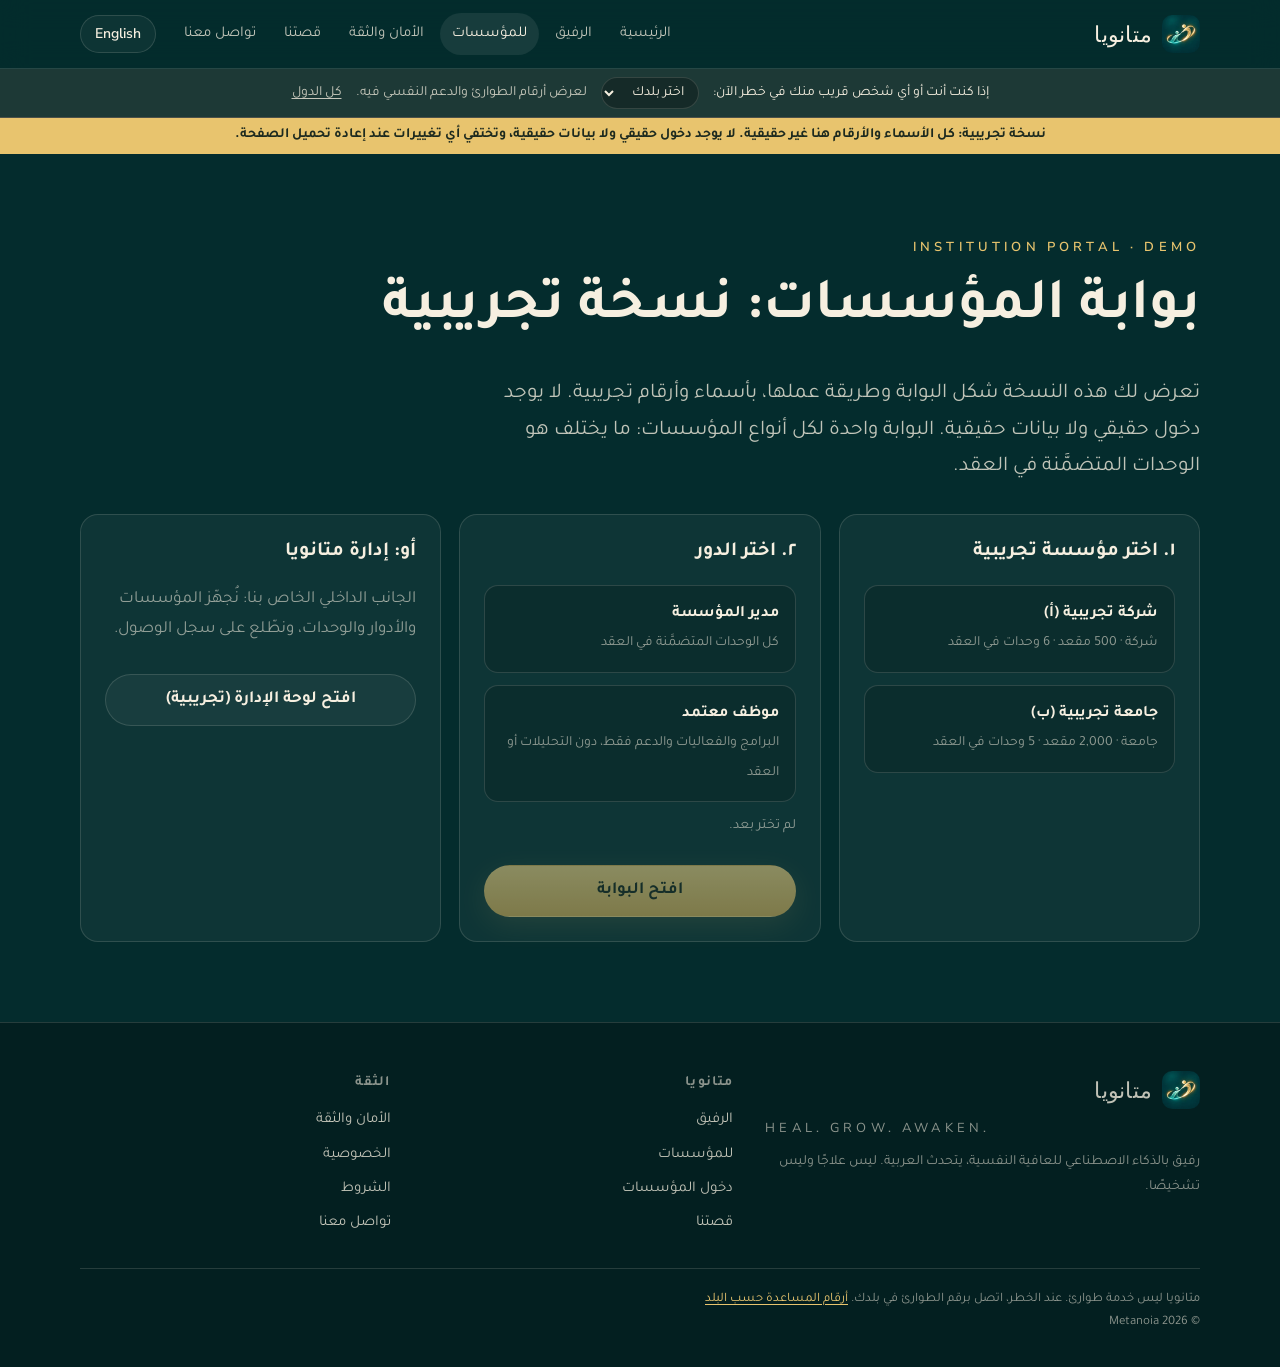
==== portal/index.html @ def36312 "Metanoia public website: Arabic + English, help lines by Arab country, institutions page and portal " ====
<!doctype html>
<html lang="ar" dir="rtl">
<head>
<meta charset="utf-8">
<meta name="viewport" content="width=device-width,initial-scale=1">
<title>بوابة المؤسسات (نسخة تجريبية) · متانويا</title>
<meta name="title-ar" content="بوابة المؤسسات (نسخة تجريبية) · متانويا">
<meta name="title-en" content="Institution Portal (demo) · Metanoia">
<meta name="description" content="A demo of the Metanoia Institution Portal with invented sample data. No real sign-in and no real data.">
<meta name="robots" content="noindex">
<meta name="theme-color" content="#042c2d">
<link rel="icon" href="../assets/img/favicon.png">
<link rel="preconnect" href="https://fonts.googleapis.com"><link rel="preconnect" href="https://fonts.gstatic.com" crossorigin>
<link rel="stylesheet" href="https://fonts.googleapis.com/css2?family=Fraunces:opsz@9..144&family=Nunito+Sans:wght@400;600;700&family=Tajawal:wght@400;500;700&display=swap">
<link rel="stylesheet" href="../assets/site.css">
<link rel="stylesheet" href="portal.css">
<script>try{var l=new URLSearchParams(location.search).get('lang')||localStorage.getItem('metanoia-site-lang');if(l==='en'){document.documentElement.lang='en';document.documentElement.dir='ltr'}}catch(e){}</script>
<script src="../assets/config.js" defer></script>
<script src="../assets/helplines.js" defer></script>
<script src="../assets/site.js" defer></script>
<script src="portal.js" defer></script>
</head>
<body data-page="institutions" data-base="../">
<main id="main">
  <div class="demo-bar" role="note">
    <span class="ar">نسخة تجريبية: كل الأسماء والأرقام هنا غير حقيقية. لا يوجد دخول حقيقي ولا بيانات حقيقية، وتختفي أي تغييرات عند إعادة تحميل الصفحة.</span>
    <span class="en">Demo: every name and number here is invented. No real sign-in, no real data, and any change is gone on refresh.</span>
  </div>
  <div id="portal"><noscript><p class="wrap" style="padding:40px 0">This demo needs JavaScript.</p></noscript></div>
</main>
</body>
</html>
---- assets/site.css ----
/* Metanoia public website. Brand: deep teal, warm gold, cream. */
:root{
  --teal-900:#031f20;--teal-800:#042c2d;--teal-700:#06393a;--teal-600:#0b4a49;
  --mint:#8fd9cb;--gold:#e8c46e;--gold-soft:rgba(232,196,110,.16);
  --cream:#f6efe0;--cream-dim:rgba(246,239,224,.78);--cream-faint:rgba(246,239,224,.56);
  --line:rgba(246,239,224,.14);--card:rgba(255,255,255,.045);--card-strong:rgba(255,255,255,.08);
  --danger:#f2a48c;
  --radius:18px;--max:1120px;
  --f-ar:Tajawal,'Nunito Sans',system-ui,sans-serif;
  --f-en:'Nunito Sans',system-ui,sans-serif;
  --f-display:Fraunces,Georgia,serif;
  color-scheme:dark;
}
*{box-sizing:border-box}
/* Both languages live in the page; the html lang decides which one shows. */
html[lang=ar] .en,html[lang=en] .ar,[hidden]{display:none!important}
html{scroll-behavior:smooth;-webkit-text-size-adjust:100%}
body{margin:0;min-height:100vh;background:var(--teal-800);color:var(--cream);font:400 17px/1.75 var(--f-ar);overflow-x:hidden}
[lang=en] body,body:lang(en){font-family:var(--f-en);line-height:1.65}
img{max-width:100%;display:block}
a{color:var(--gold);text-underline-offset:3px}
a:hover{color:#f3d68f}
:focus-visible{outline:2px solid var(--gold);outline-offset:3px;border-radius:6px}
.wrap{width:min(var(--max),100% - 32px);margin-inline:auto}
/* Hidden by clipping, not by moving it off-screen (that made a sideways scroll in RTL). */
.skip{position:absolute;top:8px;inset-inline-start:8px;width:1px;height:1px;overflow:hidden;clip-path:inset(50%);white-space:nowrap;background:var(--gold);color:var(--teal-900);padding:8px 14px;border-radius:10px;z-index:99}
.skip:focus{width:auto;height:auto;clip-path:none}

/* Header */
.site-head{position:sticky;top:0;z-index:20;background:rgba(4,44,45,.82);backdrop-filter:blur(14px);-webkit-backdrop-filter:blur(14px);border-bottom:1px solid var(--line)}
.head-row{display:flex;align-items:center;gap:16px;min-height:68px}
.brand{display:flex;align-items:center;gap:10px;text-decoration:none;color:var(--cream);flex:none}
.brand img{width:38px;height:38px;border-radius:10px}
.brand b{font:400 22px/1 var(--f-display);letter-spacing:.01em}
.nav{display:flex;align-items:center;gap:4px;margin-inline-start:auto}
.nav a{color:var(--cream-dim);text-decoration:none;padding:8px 12px;border-radius:999px;font-size:15px;white-space:nowrap}
.nav a:hover{color:var(--cream);background:var(--card)}
.nav a[aria-current=page]{color:var(--cream);background:var(--card-strong)}
.lang-btn,.menu-btn{flex:none;border:1px solid var(--line);background:var(--card);color:var(--cream);border-radius:999px;height:38px;padding:0 14px;font:600 14px/1 var(--f-en);cursor:pointer}
.lang-btn:hover,.menu-btn:hover{background:var(--card-strong)}
.menu-btn{display:none;width:44px;padding:0;font-size:20px}
@media (max-width:980px){
  .menu-btn{display:inline-grid;place-items:center;margin-inline-start:auto}
  .nav{display:none;position:absolute;inset-inline:0;top:100%;flex-direction:column;align-items:stretch;gap:2px;padding:10px 16px 18px;background:var(--teal-800);border-bottom:1px solid var(--line)}
  .nav.open{display:flex}
  .nav a{padding:12px 14px;font-size:17px}
}

/* Crisis strip: always on top of every page */
.crisis{background:rgba(242,164,140,.1);border-bottom:1px solid rgba(242,164,140,.22);font-size:14px;line-height:1.5}
.crisis .wrap{display:flex;flex-wrap:wrap;gap:4px 14px;align-items:center;justify-content:center;padding:8px 0;text-align:center}
.crisis a{color:var(--cream);font-weight:700;text-decoration:none;max-width:100%;overflow-wrap:anywhere}
.crisis a>span:last-child{white-space:nowrap}
.crisis a>span:last-child{color:var(--danger);font-variant-numeric:tabular-nums}

/* Hero */
.hero{position:relative;isolation:isolate;overflow:hidden;padding:clamp(56px,10vw,112px) 0 clamp(56px,8vw,96px)}
.hero:before{content:'';position:absolute;inset:0;z-index:-2;background:radial-gradient(ellipse at 70% 40%,#0a4746 0%,var(--teal-800) 55%,var(--teal-900) 100%)}
[dir=ltr] .hero:before{background:radial-gradient(ellipse at 30% 40%,#0a4746 0%,var(--teal-800) 55%,var(--teal-900) 100%)}
.hero-grid{display:grid;grid-template-columns:1.1fr .9fr;gap:40px;align-items:center}
.hero-art{position:relative;aspect-ratio:1024/1300;max-height:560px;justify-self:center;width:100%;max-width:440px;
  background:url('img/welcome-art.webp') center 46%/cover no-repeat;border-radius:28px;
  -webkit-mask-image:radial-gradient(ellipse 50% 46% at 50% 46%,#000 62%,transparent 100%);mask-image:radial-gradient(ellipse 50% 46% at 50% 46%,#000 62%,transparent 100%)}
.eyebrow,.tagline{direction:ltr;unicode-bidi:isolate}
.eyebrow{display:inline-block;font:600 13px/1 var(--f-en);letter-spacing:.32em;text-transform:uppercase;color:var(--gold);margin:0 0 18px}
h1,h2,h3{line-height:1.3;margin:0 0 .5em;font-weight:700;text-wrap:balance}
h1{font-size:clamp(34px,5.4vw,58px)}
[lang=en] h1,[lang=en] h2{font-family:var(--f-display);font-weight:400;letter-spacing:-.005em}
h2{font-size:clamp(27px,3.6vw,40px)}
h3{font-size:20px}
.lead{font-size:clamp(18px,2vw,21px);color:var(--cream-dim);max-width:60ch;margin:0 0 28px}
p{margin:0 0 1em}
.muted{color:var(--cream-faint)}
.small{font-size:14px}

.actions{display:flex;flex-wrap:wrap;gap:12px}
.btn{display:inline-flex;align-items:center;justify-content:center;gap:10px;min-height:52px;padding:0 24px;border-radius:999px;font-weight:700;font-size:17px;text-decoration:none;border:1px solid transparent;cursor:pointer;font-family:inherit}
.btn-gold{background:linear-gradient(180deg,#f0d283,#d9b25a);color:#1d2a1f;box-shadow:0 8px 28px rgba(232,196,110,.18)}
.btn-gold:hover{color:#1d2a1f;filter:brightness(1.05)}
.btn-ghost{background:var(--card);border-color:var(--line);color:var(--cream)}
.btn-ghost:hover{background:var(--card-strong);color:var(--cream)}
.btn[disabled]{opacity:.55;cursor:not-allowed}

/* Sections */
section{padding:clamp(56px,8vw,96px) 0}
.band{background:var(--teal-900);border-block:1px solid var(--line)}
.section-head{max-width:720px;margin-bottom:36px}
.grid{display:grid;gap:18px}
.g2{grid-template-columns:repeat(2,minmax(0,1fr))}
.g3{grid-template-columns:repeat(3,minmax(0,1fr))}
.g4{grid-template-columns:repeat(4,minmax(0,1fr))}
.card{background:var(--card);border:1px solid var(--line);border-radius:var(--radius);padding:24px}
.card h3{margin-bottom:8px}
.card p:last-child{margin-bottom:0}
.card .icon{width:44px;height:44px;border-radius:12px;display:grid;place-items:center;background:var(--gold-soft);color:var(--gold);margin-bottom:14px}
.card .icon svg{width:22px;height:22px}
.card.is-not{background:transparent;border-style:dashed}
.ticks,.crosses{list-style:none;padding:0;margin:0;display:grid;gap:10px}
.ticks li,.crosses li{position:relative;padding-inline-start:30px}
.ticks li:before,.crosses li:before{position:absolute;inset-inline-start:0;top:.1em;font-weight:700}
.ticks li:before{content:'✓';color:var(--mint)}
.crosses li:before{content:'✕';color:var(--danger)}
.tag{display:inline-block;font-size:13px;line-height:1;padding:7px 11px;border-radius:999px;background:var(--gold-soft);color:var(--gold);margin-bottom:12px;font-weight:700}
.tag.soon{background:rgba(143,217,203,.12);color:var(--mint)}
.boundary{margin-top:12px;padding-top:12px;border-top:1px solid var(--line);font-size:15px;color:var(--cream-dim)}
.boundary b{color:var(--mint);font-weight:700}

.steps{counter-reset:s;list-style:none;padding:0;margin:0;display:grid;gap:12px}
.steps li{counter-increment:s;position:relative;padding:16px 20px;padding-inline-start:64px;background:var(--card);border:1px solid var(--line);border-radius:14px}
.steps li:before{content:counter(s);position:absolute;inset-inline-start:18px;top:14px;width:30px;height:30px;border-radius:50%;display:grid;place-items:center;background:var(--gold-soft);color:var(--gold);font:700 15px/1 var(--f-en)}

.notice{border:1px solid rgba(232,196,110,.35);background:var(--gold-soft);border-radius:var(--radius);padding:20px 22px}
.notice h3{color:var(--gold)}
.callout{border-inline-start:3px solid var(--gold);padding:4px 0;padding-inline-start:18px;color:var(--cream-dim)}

.numbers{display:grid;gap:12px;grid-template-columns:repeat(auto-fit,minmax(min(100%,220px),1fr))}
.number{display:flex;align-items:center;justify-content:space-between;gap:12px;padding:18px 20px;border-radius:14px;background:rgba(242,164,140,.08);border:1px solid rgba(242,164,140,.25);color:var(--cream);text-decoration:none}
.number b{font:700 28px/1 var(--f-en);color:var(--danger);font-variant-numeric:tabular-nums}
.number:hover{background:rgba(242,164,140,.14);color:var(--cream)}

/* Form */
form{display:grid;gap:16px}
.field{display:grid;gap:6px}
.field label,.field legend{font-weight:700;font-size:15px}
.field .hint{font-size:13px;color:var(--cream-faint)}
input,select,textarea{width:100%;min-height:50px;border-radius:12px;border:1px solid var(--line);background:rgba(0,0,0,.18);color:var(--cream);padding:12px 14px;font:inherit;font-size:16px}
textarea{min-height:130px;resize:vertical}
input::placeholder,textarea::placeholder{color:var(--cream-faint)}
fieldset{border:0;padding:0;margin:0}
.checks{display:grid;grid-template-columns:repeat(2,minmax(0,1fr));gap:8px;margin-top:6px}
.check{display:flex;gap:10px;align-items:flex-start;padding:10px 12px;border:1px solid var(--line);border-radius:12px;background:rgba(0,0,0,.12);font-size:15px;cursor:pointer}
.check input{width:18px;height:18px;min-height:0;margin-top:4px;accent-color:var(--gold);flex:none}
.form-msg{padding:14px 16px;border-radius:12px;background:var(--card-strong);display:none}
.form-msg.show{display:block}
.form-msg.ok{background:rgba(143,217,203,.12);border:1px solid rgba(143,217,203,.3)}
.form-msg.warn{background:var(--gold-soft);border:1px solid rgba(232,196,110,.35)}

/* Footer */
.site-foot{background:var(--teal-900);border-top:1px solid var(--line);padding:48px 0 32px;font-size:15px}
.foot-grid{display:grid;grid-template-columns:1.4fr 1fr 1fr;gap:32px}
.foot-grid h4{margin:0 0 12px;font-size:14px;letter-spacing:.08em;color:var(--cream-faint);font-weight:700}
.foot-grid ul{list-style:none;margin:0;padding:0;display:grid;gap:8px}
.foot-grid a{color:var(--cream-dim);text-decoration:none}
.foot-grid a:hover{color:var(--cream)}
.foot-note{margin-top:32px;padding-top:20px;border-top:1px solid var(--line);color:var(--cream-faint);font-size:13px}
.tagline{font:400 13px/1.4 var(--f-en);letter-spacing:.32em;color:var(--cream-faint);margin-top:10px}

.page-hero{padding:clamp(48px,7vw,84px) 0 clamp(24px,4vw,40px)}
.prose{max-width:760px}
.prose h2{margin-top:1.4em}
.prose ul{padding-inline-start:1.2em}
.prose li{margin-bottom:.4em}

@media (max-width:980px){
  .hero-grid{grid-template-columns:1fr}
  .hero-art{max-width:320px;max-height:380px;order:-1}
  .g4{grid-template-columns:repeat(2,minmax(0,1fr))}
  .g3{grid-template-columns:repeat(2,minmax(0,1fr))}
  .foot-grid{grid-template-columns:1fr 1fr}
  .foot-grid > :first-child{grid-column:1/-1}
}
@media (max-width:640px){
  body{font-size:16px}
  .g2,.g3,.g4,.checks{grid-template-columns:1fr}
  .foot-grid{grid-template-columns:1fr}
  .card{padding:20px}
  .actions .btn{flex:1 1 100%}
  .brand b{font-size:20px}
}
@media (prefers-reduced-motion:reduce){html{scroll-behavior:auto}}

/* Help lines by country */
.crisis select{width:auto;min-height:32px;padding:4px 10px;font-size:14px;border-radius:999px;background:rgba(0,0,0,.25)}
.crisis .muted{color:var(--cream-dim)}
.crisis a.crisis-more{font-weight:400;text-decoration:underline;color:var(--cream-dim)}
.number small.hours{display:block;font-size:12px;color:var(--cream-faint);margin-top:2px}
details.all-lines{margin-top:24px;border:1px solid var(--line);border-radius:14px;padding:12px 16px;background:var(--card)}
details.all-lines summary{cursor:pointer;font-weight:700}
.tbl-wrap{overflow-x:auto;-webkit-overflow-scrolling:touch}
.all-lines table{width:100%;border-collapse:collapse;font-size:14px;margin-top:12px}
.all-lines th,.all-lines td{text-align:start;padding:9px 10px;border-bottom:1px solid var(--line);vertical-align:top}
.all-lines th{color:var(--cream-faint);font-size:13px}

/* Very narrow screens (under 360px): keep the header on one line. */
@media (max-width:360px){.head-row{gap:8px}.lang-btn{padding:0 10px}.brand{gap:6px}.brand img{width:32px;height:32px}.brand b{font-size:18px}}
---- portal/portal.css ----
/* Institution Portal DEMO. Uses the site tokens from ../assets/site.css. */
.demo-bar{background:var(--gold);color:#1d2a1f;font-weight:700;font-size:14px;line-height:1.4;text-align:center;padding:8px 16px}
.demo-bar a{color:#1d2a1f}
.p-head{border-bottom:1px solid var(--line);background:var(--teal-900)}
.p-head .wrap{display:flex;flex-wrap:wrap;align-items:center;gap:10px 16px;min-height:64px;padding:8px 0}
.p-head .who{margin-inline-start:auto;display:flex;flex-wrap:wrap;gap:8px;align-items:center}
.pill{display:inline-flex;align-items:center;gap:6px;font-size:13px;font-weight:700;padding:6px 12px;border-radius:999px;background:var(--card-strong);border:1px solid var(--line);color:var(--cream-dim);white-space:nowrap}
.pill.gold{background:var(--gold-soft);color:var(--gold);border-color:rgba(232,196,110,.3)}
.pill.mint{background:rgba(143,217,203,.12);color:var(--mint);border-color:rgba(143,217,203,.3)}
.btn-sm{min-height:38px;padding:0 14px;font-size:14px}

.p-layout{display:grid;grid-template-columns:250px minmax(0,1fr);gap:28px;padding:28px 0 64px}
.p-side{display:grid;gap:4px;align-content:start;position:sticky;top:110px}
.p-side button{all:unset;box-sizing:border-box;display:flex;align-items:center;gap:10px;width:100%;padding:10px 12px;border-radius:12px;color:var(--cream-dim);font-size:15px;cursor:pointer}
.p-side button:hover{background:var(--card);color:var(--cream)}
.p-side button[aria-current=page]{background:var(--card-strong);color:var(--cream)}
.p-side button:focus-visible{outline:2px solid var(--gold);outline-offset:2px}
.p-side button.locked{opacity:.5}
.p-side .lock{margin-inline-start:auto;font-size:12px}
.p-side h4{margin:14px 12px 6px;font-size:12px;letter-spacing:.08em;color:var(--cream-faint);font-weight:700}
.p-main h2{font-size:clamp(24px,3vw,32px);margin-bottom:6px}
.p-main > .muted{margin-bottom:24px}

.kpis{display:grid;grid-template-columns:repeat(4,minmax(0,1fr));gap:14px;margin-bottom:22px}
.kpi{background:var(--card);border:1px solid var(--line);border-radius:16px;padding:18px}
.kpi .v{font:700 30px/1.1 var(--f-en);font-variant-numeric:tabular-nums;color:var(--cream)}
.kpi .l{font-size:14px;color:var(--cream-faint);margin-top:6px}
.panel{background:var(--card);border:1px solid var(--line);border-radius:var(--radius);padding:22px;margin-bottom:18px}
.panel h3{font-size:18px;margin-bottom:4px}
.panel .sub{font-size:14px;color:var(--cream-faint);margin:0 0 16px}
.panel-head{display:flex;flex-wrap:wrap;gap:10px;justify-content:space-between;align-items:flex-start}

/* Single-series bar chart (one hue: gold). Hover / focus shows the value. */
.chart{position:relative;direction:ltr} /* time runs left to right in both languages */
.bars{display:flex;align-items:flex-end;gap:2px;height:180px;border-bottom:1px solid var(--line);padding-top:22px}
.bar{position:relative;flex:1;min-width:0;height:100%;display:flex;align-items:flex-end;cursor:default}
.bar i{display:block;width:100%;max-width:44px;margin-inline:auto;background:var(--gold);border-radius:4px 4px 0 0;min-height:2px}
.bar:hover i,.bar:focus i{filter:brightness(1.12)}
.bar:focus{outline:none}.bar:focus-visible i{outline:2px solid var(--cream);outline-offset:2px}
.bar .lbl{position:absolute;bottom:calc(var(--h) + 4px);inset-inline:0;text-align:center;font:700 12px/1 var(--f-en);color:var(--cream-dim)}
.xlabels{display:flex;gap:2px;margin-top:6px}
.xlabels span{flex:1;min-width:0;text-align:center;font-size:12px;color:var(--cream-faint);overflow:hidden;white-space:nowrap}
.tip{position:absolute;z-index:5;pointer-events:none;background:#021819;border:1px solid var(--line);border-radius:10px;padding:8px 10px;font-size:13px;line-height:1.4;color:var(--cream);white-space:nowrap;transform:translate(-50%,-100%);display:none;box-shadow:0 8px 24px rgba(0,0,0,.35)}
.tip b{font-family:var(--f-en)}
.hbars{display:grid;gap:10px}
.hbar{display:grid;grid-template-columns:minmax(110px,180px) minmax(0,1fr) 56px;gap:12px;align-items:center;font-size:14px}
.hbar .track{height:14px;background:rgba(255,255,255,.05);border-radius:0 4px 4px 0}
[dir=rtl] .hbar .track{border-radius:4px 0 0 4px}
.hbar .track i{display:block;height:100%;background:var(--gold);border-radius:0 4px 4px 0}
[dir=rtl] .hbar .track i{border-radius:4px 0 0 4px}
.hbar .n{font:700 13px/1 var(--f-en);color:var(--cream-dim);text-align:end;font-variant-numeric:tabular-nums}
.link-btn{all:unset;cursor:pointer;color:var(--gold);font-size:14px;text-decoration:underline;text-underline-offset:3px}
.link-btn:focus-visible{outline:2px solid var(--gold);outline-offset:2px;border-radius:4px}

.tbl-wrap{overflow-x:auto;-webkit-overflow-scrolling:touch}
table{width:100%;border-collapse:collapse;font-size:14px}
th,td{text-align:start;padding:10px 12px;border-bottom:1px solid var(--line);vertical-align:top}
th{color:var(--cream-faint);font-weight:700;font-size:13px;white-space:nowrap}
td.num{font-family:var(--f-en);font-variant-numeric:tabular-nums}
.supp{color:var(--cream-faint);font-style:italic}
code{font-family:ui-monospace,Consolas,monospace;font-size:13px;background:rgba(0,0,0,.25);padding:2px 6px;border-radius:6px;direction:ltr;unicode-bidi:isolate}

.meter{height:12px;background:rgba(255,255,255,.06);border-radius:999px;overflow:hidden;margin:10px 0 6px}
.meter i{display:block;height:100%;background:var(--gold);border-radius:999px}
.locked-row{display:flex;gap:12px;align-items:flex-start;padding:14px 0;border-bottom:1px solid var(--line)}
.locked-row:last-child{border-bottom:0}
.locked-row .lk{flex:none;width:34px;height:34px;border-radius:10px;display:grid;place-items:center;background:rgba(242,164,140,.12);color:var(--danger)}
.locked-row b{display:block}
.switch{flex:none;margin-inline-start:auto;font-size:13px;font-weight:700;padding:6px 10px;border-radius:999px;background:rgba(255,255,255,.06);color:var(--cream-dim);white-space:nowrap}
.inline-form{display:grid;grid-template-columns:repeat(auto-fit,minmax(min(100%,180px),1fr));gap:12px;align-items:end;margin-top:14px}
.inline-form .field label{font-size:14px}
.swatches{display:flex;gap:8px;flex-wrap:wrap}
.swatches label{display:flex;align-items:center;gap:6px;cursor:pointer;font-size:14px}
.swatches span.sw{width:26px;height:26px;border-radius:8px;border:2px solid var(--line)}
.swatches input{width:auto;min-height:0;accent-color:var(--gold)}
.audit{list-style:none;margin:0;padding:0;display:grid;gap:6px;font-size:13px;max-height:260px;overflow:auto}
.audit li{padding:8px 10px;border-radius:10px;background:rgba(0,0,0,.18);color:var(--cream-dim)}
.audit time{font-family:var(--f-en);color:var(--cream-faint);margin-inline-end:8px}
.matrix input{width:20px;height:20px;min-height:0;accent-color:var(--gold)}
.matrix td,.matrix th{text-align:center}
.matrix td:first-child,.matrix th:first-child{text-align:start}
.drawer{margin-top:14px;padding:16px;border-radius:14px;background:rgba(0,0,0,.2);border:1px solid var(--line)}

/* Entry screen */
.entry{padding:clamp(40px,7vw,80px) 0}
.entry .card{display:grid;gap:12px;align-content:start}
.choice{all:unset;box-sizing:border-box;display:block;width:100%;padding:14px 16px;border-radius:14px;border:1px solid var(--line);background:rgba(0,0,0,.15);cursor:pointer}
.choice:hover{background:var(--card-strong)}
.choice:focus-visible{outline:2px solid var(--gold);outline-offset:2px}
.choice b{display:block;font-size:16px}
.choice span.muted{font-size:14px}

@media (max-width:980px){
  .p-layout{grid-template-columns:1fr;gap:18px}
  .p-side{position:static;display:flex;overflow-x:auto;gap:6px;padding-bottom:6px;-webkit-overflow-scrolling:touch}
  .p-side h4{display:none}
  .p-side button{width:auto;flex:none;white-space:nowrap;border:1px solid var(--line)}
  .kpis{grid-template-columns:repeat(2,minmax(0,1fr))}
}
@media (max-width:640px){
  .kpi .v{font-size:24px}
  .hbar{grid-template-columns:1fr 48px;gap:4px 10px}
  .hbar .nm{grid-column:1/-1}
  .bars{height:150px}
}
.choice[aria-pressed=true]{border-color:var(--gold);background:var(--gold-soft)}
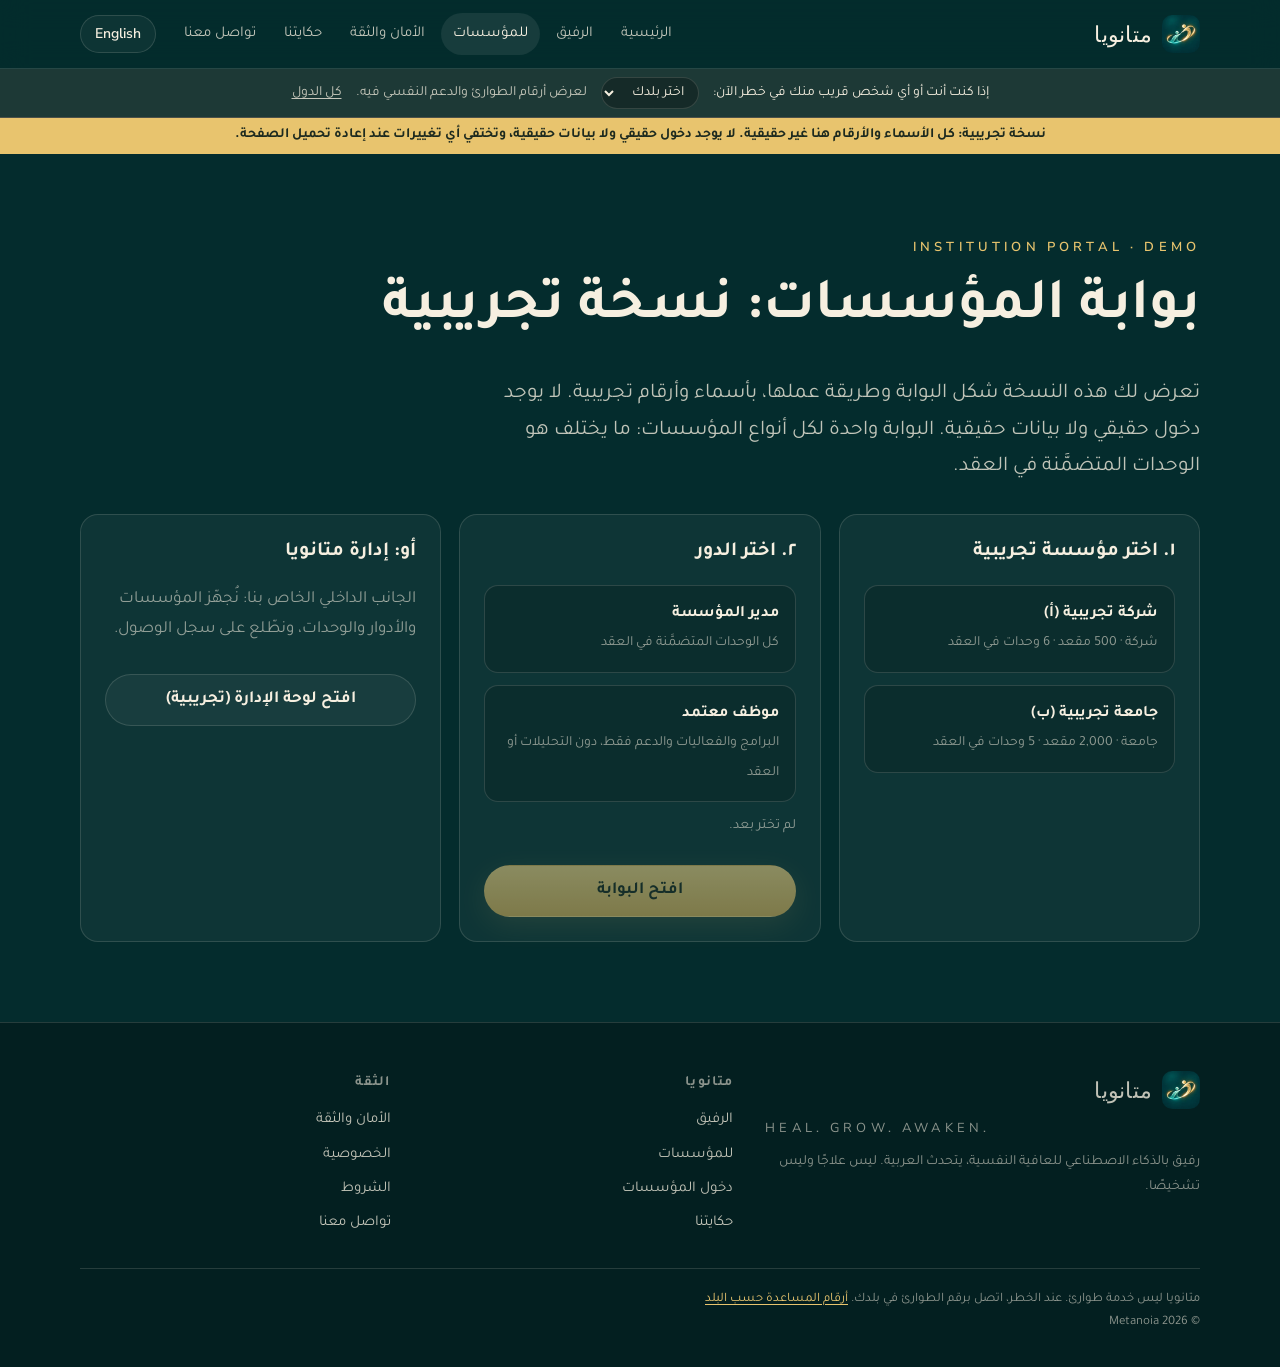
==== commit 03d263ac: "Our Story: the approved brand story in standard Arabic and English, with the signature lines Co-Auth" ====
--- a/portal/index.html
+++ b/portal/index.html
@@ -9,16 +9,17 @@
 <meta name="description" content="A demo of the Metanoia Institution Portal with invented sample data. No real sign-in and no real data.">
 <meta name="robots" content="noindex">
 <meta name="theme-color" content="#042c2d">
+<link rel="manifest" href="../site.webmanifest">
 <link rel="icon" href="../assets/img/favicon.png">
 <link rel="preconnect" href="https://fonts.googleapis.com"><link rel="preconnect" href="https://fonts.gstatic.com" crossorigin>
 <link rel="stylesheet" href="https://fonts.googleapis.com/css2?family=Fraunces:opsz@9..144&family=Nunito+Sans:wght@400;600;700&family=Tajawal:wght@400;500;700&display=swap">
-<link rel="stylesheet" href="../assets/site.css">
-<link rel="stylesheet" href="portal.css">
+<link rel="stylesheet" href="../assets/site.css?v=20261119c">
+<link rel="stylesheet" href="portal.css?v=20261119c">
 <script>try{var l=new URLSearchParams(location.search).get('lang')||localStorage.getItem('metanoia-site-lang');if(l==='en'){document.documentElement.lang='en';document.documentElement.dir='ltr'}}catch(e){}</script>
-<script src="../assets/config.js" defer></script>
-<script src="../assets/helplines.js" defer></script>
-<script src="../assets/site.js" defer></script>
-<script src="portal.js" defer></script>
+<script src="../assets/config.js?v=20261119c" defer></script>
+<script src="../assets/helplines.js?v=20261119c" defer></script>
+<script src="../assets/site.js?v=20261119c" defer></script>
+<script src="portal.js?v=20261119c" defer></script>
 </head>
 <body data-page="institutions" data-base="../">
 <main id="main">
--- a/assets/site.css
+++ b/assets/site.css
@@ -183,3 +183,12 @@
 
 /* Very narrow screens (under 360px): keep the header on one line. */
 @media (max-width:360px){.head-row{gap:8px}.lang-btn{padding:0 10px}.brand{gap:6px}.brand img{width:32px;height:32px}.brand b{font-size:18px}}
+
+/* Our Story */
+.story > p:first-child{font-size:clamp(20px,2.4vw,24px);font-weight:700;color:var(--cream)}
+.story-list{list-style:none;padding:0;margin:0 0 1.2em;display:grid;gap:10px}
+.story-list li{padding:14px 18px;border-radius:14px;background:var(--card);border:1px solid var(--line);color:var(--cream-dim)}
+.signature{margin-top:36px;padding-top:28px;border-top:1px solid var(--line);text-align:center}
+.signature p{margin:0 0 6px;font-size:clamp(19px,2.2vw,23px);color:var(--gold);font-weight:700}
+[lang=en] .signature p{font-family:var(--f-display);font-weight:400}
+.signature .tagline{margin-top:14px;font-size:13px;color:var(--cream-faint);font-weight:400}
